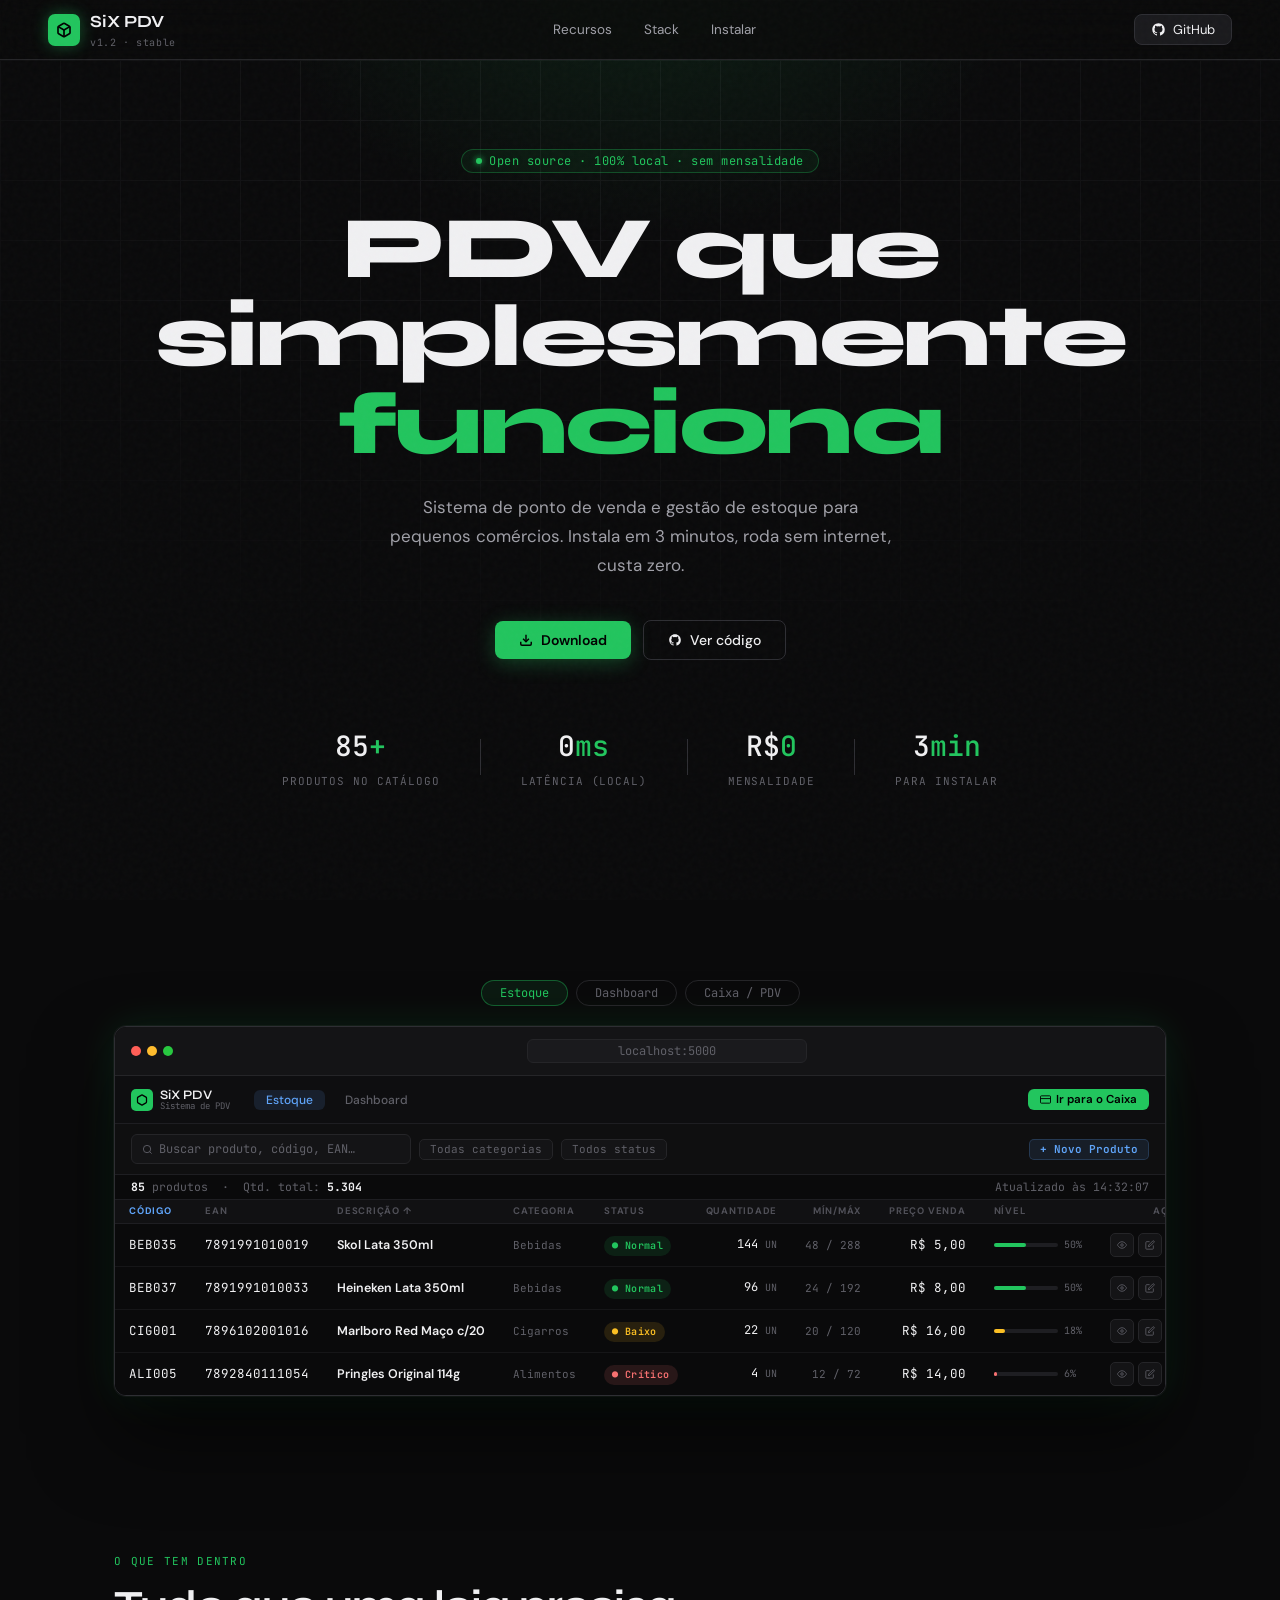
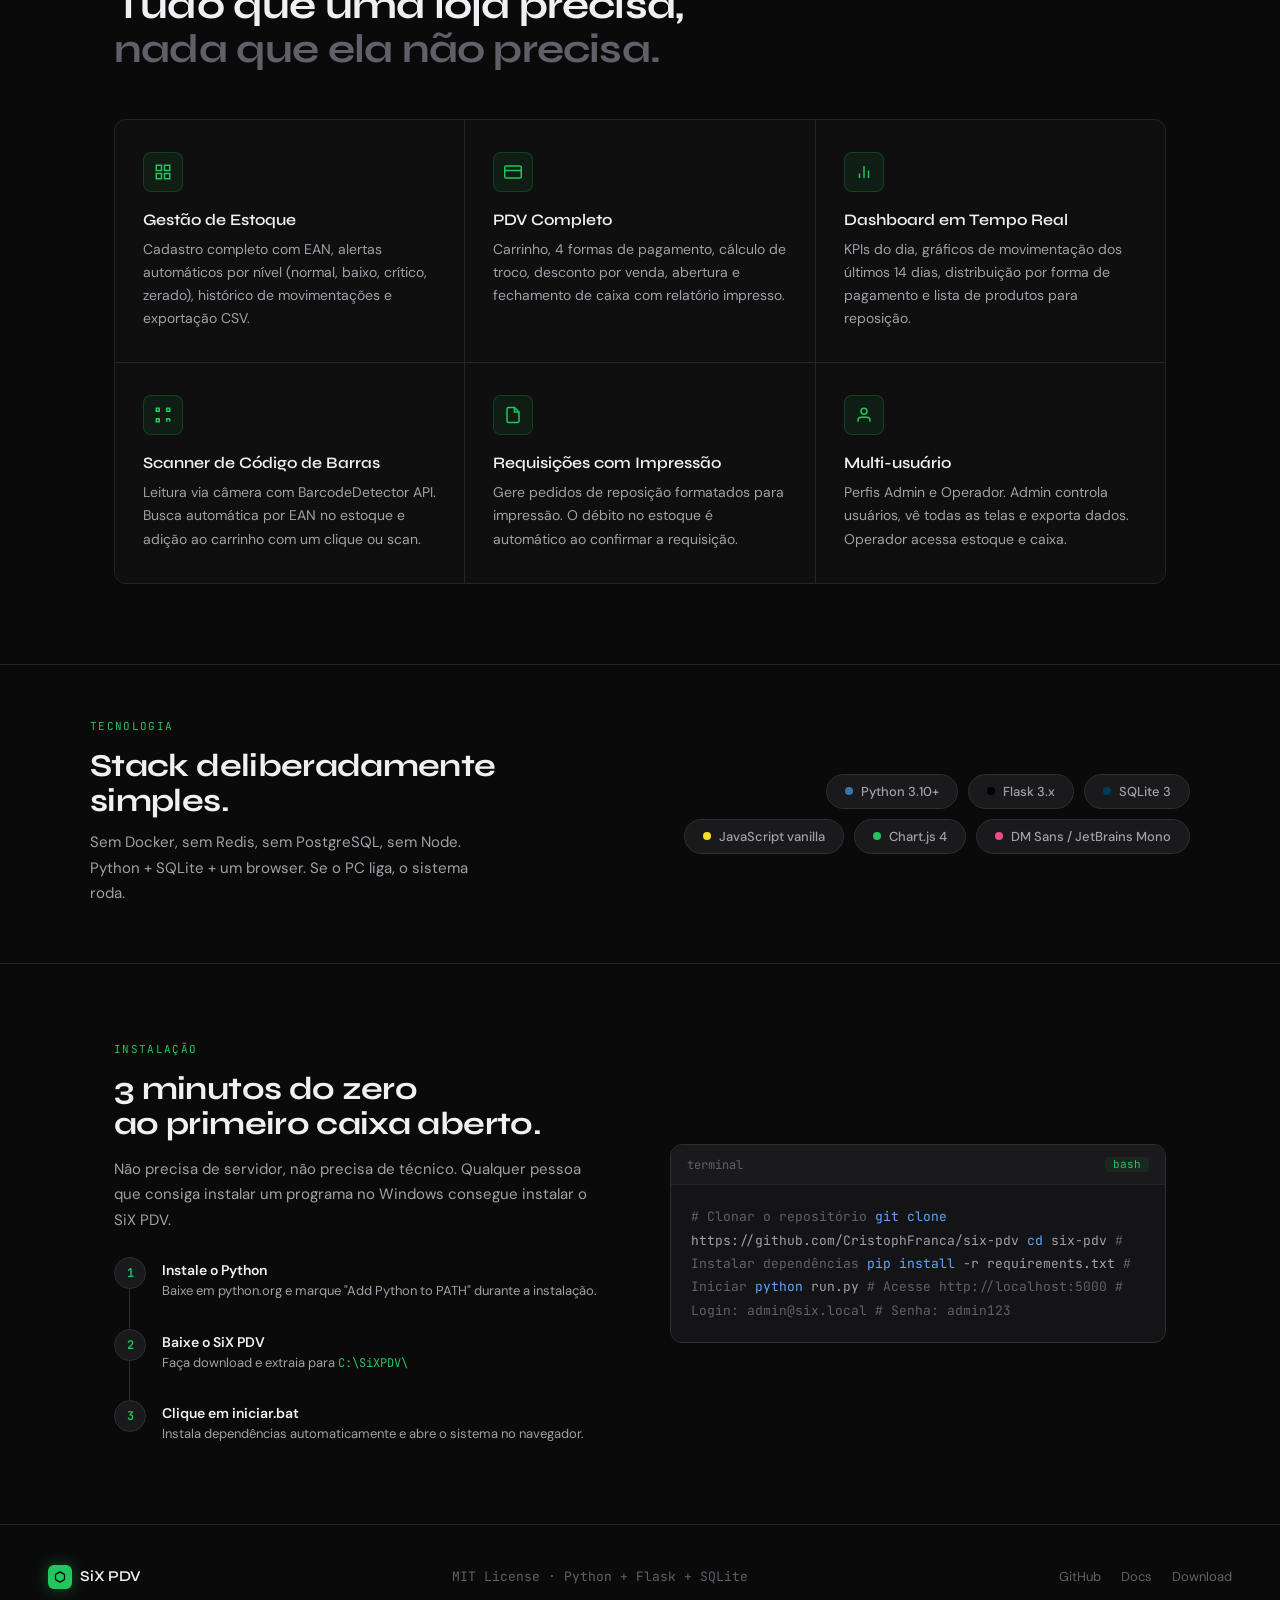
==== index.html @ 3fc1482d "v1.2" ====
<!DOCTYPE html>
<html lang="pt-BR">
<head>
<meta charset="UTF-8">
<meta name="viewport" content="width=device-width, initial-scale=1.0">
<title>SiX PDV — Sistema de Ponto de Venda</title>
<link rel="preconnect" href="https://fonts.googleapis.com">
<link href="https://fonts.googleapis.com/css2?family=Syne:wght@400;500;600;700;800&family=JetBrains+Mono:wght@300;400;500&family=DM+Sans:wght@300;400;500&display=swap" rel="stylesheet">
<style>
/* ── Reset & Tokens ──────────────────────────────────────────── */
*, *::before, *::after { box-sizing: border-box; margin: 0; padding: 0; }

:root {
  --bg:       #0a0a0b;
  --bg2:      #0f0f10;
  --bg3:      #141416;
  --surface:  #1a1a1d;
  --border:   #252528;
  --border2:  #2e2e33;
  --text:     #f0f0f2;
  --text2:    #a0a0a8;
  --text3:    #606068;
  --green:    #22c55e;
  --green2:   #16a34a;
  --green-bg: rgba(34,197,94,.08);
  --accent:   #60a5fa;
  --yellow:   #fbbf24;
  --red:      #f87171;

  --sans:  'DM Sans', sans-serif;
  --head:  'Syne', sans-serif;
  --mono:  'JetBrains Mono', monospace;

  --r: 8px;
  --r2: 12px;
  --glow: 0 0 40px rgba(34,197,94,.15);
}

html { scroll-behavior: smooth; }
body {
  background: var(--bg);
  color: var(--text);
  font-family: var(--sans);
  font-size: 15px;
  line-height: 1.6;
  overflow-x: hidden;
}

/* ── Noise texture overlay ───────────────────────────────────── */
body::before {
  content: '';
  position: fixed; inset: 0;
  background-image: url("data:image/svg+xml,%3Csvg viewBox='0 0 200 200' xmlns='http://www.w3.org/2000/svg'%3E%3Cfilter id='n'%3E%3CfeTurbulence type='fractalNoise' baseFrequency='0.9' numOctaves='4' stitchTiles='stitch'/%3E%3C/filter%3E%3Crect width='100%25' height='100%25' filter='url(%23n)' opacity='1'/%3E%3C/svg%3E");
  opacity: .025;
  pointer-events: none;
  z-index: 1000;
}

/* ── Grid lines decorative ───────────────────────────────────── */
.grid-bg {
  position: absolute; inset: 0; overflow: hidden; pointer-events: none;
  background-image:
    linear-gradient(var(--border) 1px, transparent 1px),
    linear-gradient(90deg, var(--border) 1px, transparent 1px);
  background-size: 60px 60px;
  mask-image: radial-gradient(ellipse 80% 80% at 50% 0%, black 30%, transparent 100%);
  opacity: .4;
}

/* ── Header ──────────────────────────────────────────────────── */
header {
  position: fixed; top: 0; left: 0; right: 0; z-index: 100;
  display: flex; align-items: center; justify-content: space-between;
  padding: 0 48px; height: 60px;
  background: rgba(10,10,11,.8);
  backdrop-filter: blur(16px);
  border-bottom: 1px solid var(--border);
}

.logo-wrap {
  display: flex; align-items: center; gap: 10px;
  font-family: var(--head); font-weight: 700; font-size: 17px;
  text-decoration: none; color: var(--text);
}
.logo-box {
  width: 32px; height: 32px;
  background: var(--green); border-radius: 7px;
  display: grid; place-items: center;
  box-shadow: 0 0 16px rgba(34,197,94,.4);
}
.logo-box svg { display: block; }
.logo-sub { font-family: var(--mono); font-size: 10px; font-weight: 400; color: var(--text3); letter-spacing: .06em; }

nav { display: flex; align-items: center; gap: 4px; }
nav a {
  padding: 6px 14px; border-radius: var(--r);
  font-size: 13.5px; color: var(--text2);
  text-decoration: none;
  transition: color .2s, background .2s;
}
nav a:hover { color: var(--text); background: var(--surface); }

.btn-gh {
  display: flex; align-items: center; gap: 7px;
  padding: 7px 16px; border-radius: var(--r);
  background: var(--surface); border: 1px solid var(--border2);
  color: var(--text); font: 13px/1 var(--sans);
  text-decoration: none;
  transition: border-color .2s, background .2s;
  cursor: pointer;
}
.btn-gh:hover { background: var(--bg3); border-color: var(--text3); }

/* ── Hero ────────────────────────────────────────────────────── */
.hero {
  position: relative;
  min-height: 100vh;
  display: flex; flex-direction: column; align-items: center; justify-content: center;
  padding: 120px 24px 80px;
  text-align: center;
  overflow: hidden;
}

.hero-glow {
  position: absolute; top: -40%; left: 50%; transform: translateX(-50%);
  width: 800px; height: 600px;
  background: radial-gradient(ellipse, rgba(34,197,94,.12) 0%, transparent 70%);
  pointer-events: none;
}

.badge {
  display: inline-flex; align-items: center; gap: 7px;
  padding: 5px 14px; margin-bottom: 32px;
  border-radius: 100px;
  border: 1px solid rgba(34,197,94,.3);
  background: rgba(34,197,94,.06);
  font: 12px/1 var(--mono); color: var(--green);
  letter-spacing: .04em;
  animation: fadeUp .6s ease both;
}
.badge-dot {
  width: 6px; height: 6px; border-radius: 50%;
  background: var(--green);
  box-shadow: 0 0 6px var(--green);
  animation: pulse 2s ease-in-out infinite;
}
@keyframes pulse { 0%,100%{opacity:1} 50%{opacity:.4} }

h1 {
  font-family: var(--head);
  font-size: clamp(48px, 8vw, 88px);
  font-weight: 800; line-height: 1.0;
  letter-spacing: -.03em;
  animation: fadeUp .7s .1s ease both;
}
h1 em { font-style: normal; color: var(--green); }

.hero-desc {
  margin-top: 24px; max-width: 520px;
  font-size: 17px; line-height: 1.7;
  color: var(--text2);
  animation: fadeUp .7s .2s ease both;
}

.hero-actions {
  display: flex; align-items: center; gap: 12px;
  margin-top: 40px;
  animation: fadeUp .7s .3s ease both;
}

.btn-primary {
  display: flex; align-items: center; gap: 8px;
  padding: 12px 24px; border-radius: var(--r);
  background: var(--green); color: #000;
  font: 600 14px/1 var(--sans);
  text-decoration: none;
  transition: background .2s, transform .15s, box-shadow .2s;
  box-shadow: 0 4px 20px rgba(34,197,94,.3);
}
.btn-primary:hover { background: #4ade80; transform: translateY(-1px); box-shadow: 0 8px 28px rgba(34,197,94,.4); }

.btn-secondary {
  display: flex; align-items: center; gap: 8px;
  padding: 12px 24px; border-radius: var(--r);
  background: transparent; color: var(--text);
  border: 1px solid var(--border2);
  font: 500 14px/1 var(--sans);
  text-decoration: none;
  transition: background .2s, border-color .2s;
}
.btn-secondary:hover { background: var(--surface); border-color: var(--text3); }

.hero-stats {
  display: flex; align-items: center; gap: 40px;
  margin-top: 64px;
  font-family: var(--mono);
  animation: fadeUp .7s .4s ease both;
}
.stat-item { text-align: center; }
.stat-num { font-size: 28px; font-weight: 500; color: var(--text); }
.stat-num span { color: var(--green); }
.stat-label { font-size: 11px; color: var(--text3); letter-spacing: .08em; text-transform: uppercase; margin-top: 4px; }
.stat-div { width: 1px; height: 36px; background: var(--border2); }

@keyframes fadeUp {
  from { opacity: 0; transform: translateY(20px); }
  to   { opacity: 1; transform: translateY(0); }
}

/* ── Preview Window ──────────────────────────────────────────── */
.preview-wrap {
  width: 100%; max-width: 1100px; margin: 0 auto;
  padding: 80px 24px;
  animation: fadeUp .8s .5s ease both;
}

.window {
  border-radius: 12px;
  border: 1px solid var(--border2);
  overflow: hidden;
  box-shadow:
    0 0 0 1px rgba(255,255,255,.04),
    0 40px 80px rgba(0,0,0,.6),
    var(--glow);
}

.window-bar {
  background: var(--bg3);
  border-bottom: 1px solid var(--border);
  padding: 12px 16px;
  display: flex; align-items: center; gap: 12px;
}
.dots { display: flex; gap: 6px; }
.dot { width: 10px; height: 10px; border-radius: 50%; }
.dot.r { background: #ff5f57; }
.dot.y { background: #febc2e; }
.dot.g { background: #28c840; }
.window-url {
  flex: 1; text-align: center;
  font: 12px/1 var(--mono); color: var(--text3);
  background: var(--surface);
  padding: 5px 14px; border-radius: 6px;
  border: 1px solid var(--border);
  max-width: 280px; margin: 0 auto;
}

/* Tabs para trocar a tela */
.preview-tabs {
  display: flex; justify-content: center; gap: 8px;
  margin-bottom: 20px;
}
.ptab {
  padding: 6px 18px; border-radius: 100px;
  font: 12px/1 var(--mono); color: var(--text3);
  border: 1px solid var(--border);
  background: transparent; cursor: pointer;
  transition: all .2s;
}
.ptab.active, .ptab:hover {
  color: var(--green); border-color: rgba(34,197,94,.4);
  background: var(--green-bg);
}

/* ── Telas simuladas ─────────────────────────────────────────── */
.screen { display: none; }
.screen.active { display: block; }

/* Topbar do sistema */
.sys-topbar {
  background: #0e0e10;
  border-bottom: 1px solid #1e1e22;
  padding: 0 16px; height: 48px;
  display: flex; align-items: center; gap: 8px;
}
.sys-logo {
  display: flex; align-items: center; gap: 7px;
  font: 600 13px/1 var(--head); color: var(--text);
  margin-right: 16px;
}
.sys-logo-box {
  width: 22px; height: 22px; background: var(--green); border-radius: 5px;
  display: grid; place-items: center;
}
.sys-logo-sub { font: 400 9px/1 var(--mono); color: var(--text3); }
.nav-pill {
  padding: 4px 12px; border-radius: 6px;
  font: 500 12px/1 var(--sans); color: var(--text3);
  text-decoration: none; cursor: default;
}
.nav-pill.active { background: rgba(96,165,250,.12); color: var(--accent); }
.spacer { flex: 1; }
.btn-green-sm {
  display: flex; align-items: center; gap: 5px;
  padding: 5px 12px; border-radius: 6px;
  background: var(--green); color: #000;
  font: 600 11.5px/1 var(--sans);
}

/* ── Tela Estoque ─────────────────────────────────────────────── */
.estoque-body { background: #0a0a0b; padding: 0; }
.est-toolbar {
  background: #0f0f10;
  border-bottom: 1px solid #1e1e22;
  padding: 10px 16px;
  display: flex; align-items: center; gap: 8px;
}
.search-box {
  display: flex; align-items: center; gap: 6px;
  background: #141416; border: 1px solid #252528;
  border-radius: 6px; padding: 0 10px;
  flex: 1; max-width: 280px; height: 30px;
  font: 12px/1 var(--mono); color: var(--text3);
}
.filter-pill {
  padding: 4px 10px; border-radius: 5px;
  background: #141416; border: 1px solid #252528;
  font: 11px/1 var(--mono); color: var(--text3);
}
.result-row {
  padding: 6px 16px; font: 11.5px/1 var(--mono);
  color: var(--text3); border-bottom: 1px solid #1e1e22;
  display: flex; justify-content: space-between;
}
.result-row strong { color: var(--text); }

table.est-table { width: 100%; border-collapse: collapse; }
table.est-table th {
  background: #111113; padding: 7px 14px;
  font: 700 9.5px/1 var(--sans); text-transform: uppercase;
  letter-spacing: .08em; color: #505058;
  border-bottom: 1px solid #1e1e22; text-align: left;
  white-space: nowrap;
}
table.est-table th:first-child { color: var(--accent); }
table.est-table td {
  padding: 9px 14px; font-size: 12.5px;
  border-bottom: 1px solid #161618; color: var(--text);
  white-space: nowrap;
}
table.est-table tr:last-child td { border: none; }
table.est-table tr:hover td { background: rgba(255,255,255,.02); }
.cod { font: 11px/1 var(--mono); color: var(--text3); }
.ean { font: 10.5px/1 var(--mono); color: #404048; }
.pill {
  display: inline-block; padding: 2px 8px; border-radius: 100px;
  font: 600 10px/1.6 var(--mono); letter-spacing: .04em;
}
.pill.normal  { background: rgba(34,197,94,.12); color: var(--green); }
.pill.baixo   { background: rgba(251,191,36,.12); color: var(--yellow); }
.pill.critico { background: rgba(248,113,113,.12); color: var(--red); }
.level-bar { display: flex; align-items: center; gap: 6px; }
.bar-track { width: 64px; height: 4px; background: #1e1e22; border-radius: 2px; }
.bar-fill  { height: 4px; border-radius: 2px; background: var(--green); }
.bar-fill.y { background: var(--yellow); }
.bar-fill.r { background: var(--red); }
.bar-pct { font: 10px/1 var(--mono); color: var(--text3); }
.price-col { font-family: var(--mono); font-size: 12px; color: var(--green); }
.actions-col { display: flex; gap: 4px; justify-content: flex-end; }
.ic-btn {
  width: 24px; height: 24px; border-radius: 5px;
  background: #141416; border: 1px solid #252528;
  display: grid; place-items: center; cursor: default;
}

/* ── Tela Dashboard ───────────────────────────────────────────── */
.dash-body { background: #0a0a0b; padding: 16px; display: grid; grid-template-columns: 1fr 1fr 1fr 1fr; gap: 10px; }
.kpi {
  background: #0f0f10; border: 1px solid #1e1e22;
  border-radius: 8px; padding: 14px 16px;
}
.kpi-label { font: 10px/1 var(--mono); color: var(--text3); text-transform: uppercase; letter-spacing: .08em; }
.kpi-val { font: 700 22px/1.2 var(--head); color: var(--text); margin-top: 6px; }
.kpi-val.green { color: var(--green); }
.kpi-sub { font: 11px/1 var(--mono); color: var(--text3); margin-top: 4px; }
.dash-chart {
  grid-column: span 2;
  background: #0f0f10; border: 1px solid #1e1e22;
  border-radius: 8px; padding: 14px 16px;
}
.chart-title { font: 600 11px/1 var(--sans); color: var(--text2); margin-bottom: 12px; text-transform: uppercase; letter-spacing: .06em; }
.mini-bars { display: flex; align-items: flex-end; gap: 3px; height: 60px; }
.mini-bar { flex: 1; border-radius: 2px 2px 0 0; background: var(--green); opacity: .7; transition: opacity .2s; }
.mini-bar:hover { opacity: 1; }
.dash-list {
  grid-column: span 2;
  background: #0f0f10; border: 1px solid #1e1e22;
  border-radius: 8px; padding: 14px 16px;
}
.list-row {
  display: flex; align-items: center; justify-content: space-between;
  padding: 6px 0; border-bottom: 1px solid #161618;
  font-size: 12px;
}
.list-row:last-child { border: none; }
.list-dot { width: 6px; height: 6px; border-radius: 50%; margin-right: 8px; flex-shrink: 0; }

/* ── Tela Caixa / PDV ─────────────────────────────────────────── */
.caixa-body { background: #0a0a0b; display: grid; grid-template-columns: 1fr 340px; height: 380px; }
.prod-grid { padding: 12px; display: grid; grid-template-columns: repeat(4, 1fr); gap: 8px; align-content: start; overflow: hidden; }
.prod-card {
  background: #0f0f10; border: 1px solid #1e1e22;
  border-radius: 8px; padding: 10px;
  cursor: default; transition: border-color .2s;
}
.prod-card:hover { border-color: rgba(34,197,94,.3); }
.prod-card.esg { opacity: .4; }
.prod-nome { font: 600 11.5px/1.3 var(--sans); color: var(--text); margin-bottom: 4px; }
.prod-cat { font: 10px/1 var(--mono); color: var(--text3); margin-bottom: 6px; }
.prod-preco-card { font: 700 14px/1 var(--mono); color: var(--green); }
.prod-stock { font: 10px/1 var(--mono); color: var(--text3); margin-top: 3px; }

.cart-panel {
  background: #0d0d0e; border-left: 1px solid #1e1e22;
  display: flex; flex-direction: column;
}
.cart-header {
  padding: 12px 14px; border-bottom: 1px solid #1e1e22;
  font: 600 12px/1 var(--sans); color: var(--text2);
  text-transform: uppercase; letter-spacing: .06em;
}
.cart-items { flex: 1; padding: 10px 14px; display: flex; flex-direction: column; gap: 8px; }
.cart-item {
  display: flex; align-items: center; gap: 8px;
  padding: 8px 10px; background: #111113;
  border: 1px solid #1e1e22; border-radius: 6px;
}
.cart-item-name { flex: 1; font: 500 11.5px/1.3 var(--sans); color: var(--text); }
.cart-qty {
  display: flex; align-items: center; gap: 4px;
  font: 12px/1 var(--mono); color: var(--text2);
}
.qty-btn {
  width: 18px; height: 18px; border-radius: 4px;
  background: #1e1e22; font-size: 12px; color: var(--text3);
  display: grid; place-items: center; cursor: default;
}
.cart-sub { font: 600 12px/1 var(--mono); color: var(--green); }
.cart-footer { padding: 12px 14px; border-top: 1px solid #1e1e22; }
.cart-total-row {
  display: flex; justify-content: space-between; align-items: center;
  margin-bottom: 10px;
}
.cart-total-label { font: 11px/1 var(--mono); color: var(--text3); text-transform: uppercase; letter-spacing: .06em; }
.cart-total-val { font: 700 20px/1 var(--mono); color: var(--text); }
.pay-btns { display: grid; grid-template-columns: 1fr 1fr; gap: 6px; margin-bottom: 8px; }
.pay-btn {
  padding: 6px; border-radius: 5px;
  font: 600 10px/1 var(--sans); color: var(--text2);
  background: #141416; border: 1px solid #252528;
  text-align: center; cursor: default;
}
.pay-btn.sel { background: rgba(34,197,94,.1); border-color: rgba(34,197,94,.3); color: var(--green); }
.btn-finalizar {
  width: 100%; padding: 10px;
  background: var(--green); color: #000;
  border-radius: 6px; font: 700 13px/1 var(--sans);
  text-align: center; cursor: default;
}

/* ── Features Section ─────────────────────────────────────────── */
section.features {
  max-width: 1100px; margin: 0 auto;
  padding: 80px 24px;
}
.sec-label {
  font: 400 11px/1 var(--mono); color: var(--green);
  letter-spacing: .12em; text-transform: uppercase;
  margin-bottom: 16px;
}
.sec-title {
  font: 700 clamp(30px,4vw,44px)/1.1 var(--head);
  letter-spacing: -.02em; margin-bottom: 48px;
}
.sec-title span { color: var(--text3); }

.features-grid {
  display: grid;
  grid-template-columns: repeat(3, 1fr);
  gap: 1px;
  background: var(--border);
  border: 1px solid var(--border);
  border-radius: var(--r2);
  overflow: hidden;
}
.feat {
  background: var(--bg2);
  padding: 32px 28px;
  transition: background .2s;
}
.feat:hover { background: var(--bg3); }
.feat-icon {
  width: 40px; height: 40px; border-radius: 8px;
  background: var(--green-bg); border: 1px solid rgba(34,197,94,.2);
  display: grid; place-items: center; margin-bottom: 20px;
  color: var(--green);
}
.feat-title { font: 600 16px/1 var(--head); margin-bottom: 10px; }
.feat-desc { font-size: 14px; color: var(--text2); line-height: 1.65; }

/* ── Stack Section ───────────────────────────────────────────── */
section.stack {
  border-top: 1px solid var(--border);
  border-bottom: 1px solid var(--border);
  padding: 56px 24px;
}
.stack-inner {
  max-width: 1100px; margin: 0 auto;
  display: flex; align-items: center; justify-content: space-between; gap: 48px;
  flex-wrap: wrap;
}
.stack-left { flex: 1; min-width: 280px; }
.stack-left p { color: var(--text2); max-width: 400px; line-height: 1.7; margin-top: 12px; }
.stack-pills { display: flex; flex-wrap: wrap; gap: 10px; flex: 1; min-width: 280px; justify-content: flex-end; }
.stack-pill {
  display: flex; align-items: center; gap: 8px;
  padding: 10px 18px; border-radius: 100px;
  background: var(--surface); border: 1px solid var(--border2);
  font: 500 13px/1 var(--sans); color: var(--text2);
  transition: border-color .2s, color .2s;
}
.stack-pill:hover { border-color: var(--green); color: var(--text); }
.pill-dot { width: 8px; height: 8px; border-radius: 50%; }

/* ── Install Section ─────────────────────────────────────────── */
section.install {
  max-width: 1100px; margin: 0 auto;
  padding: 80px 24px;
  display: grid; grid-template-columns: 1fr 1fr; gap: 60px; align-items: center;
}
.install-text .sec-title { margin-bottom: 16px; }
.install-text p { color: var(--text2); line-height: 1.7; margin-bottom: 24px; }
.install-steps { display: flex; flex-direction: column; gap: 0; }
.step {
  display: flex; gap: 16px; position: relative;
  padding-bottom: 28px;
}
.step:last-child { padding-bottom: 0; }
.step::before {
  content: ''; position: absolute;
  left: 15px; top: 32px; bottom: 0; width: 1px;
  background: var(--border2);
}
.step:last-child::before { display: none; }
.step-num {
  width: 32px; height: 32px; border-radius: 50%; flex-shrink: 0;
  background: var(--surface); border: 1px solid var(--border2);
  display: grid; place-items: center;
  font: 600 12px/1 var(--mono); color: var(--green);
  position: relative; z-index: 1;
}
.step-content { padding-top: 6px; }
.step-title { font: 600 14px/1 var(--sans); color: var(--text); margin-bottom: 4px; }
.step-desc { font: 13px/1.5 var(--sans); color: var(--text2); }

.code-block {
  background: var(--bg3);
  border: 1px solid var(--border2);
  border-radius: var(--r2);
  overflow: hidden;
}
.code-header {
  padding: 12px 16px; background: var(--surface);
  border-bottom: 1px solid var(--border);
  display: flex; align-items: center; justify-content: space-between;
}
.code-filename { font: 12px/1 var(--mono); color: var(--text3); }
.code-lang {
  font: 11px/1 var(--mono); color: var(--green);
  background: var(--green-bg); padding: 2px 8px; border-radius: 4px;
}
.code-body { padding: 20px; font: 13px/1.8 var(--mono); color: var(--text2); }
.code-body .cmd { color: var(--accent); }
.code-body .comment { color: var(--text3); }
.code-body .str { color: var(--green); }
.code-body .kw { color: var(--yellow); }

/* ── Footer ──────────────────────────────────────────────────── */
footer {
  border-top: 1px solid var(--border);
  padding: 40px 48px;
  display: flex; align-items: center; justify-content: space-between;
  gap: 24px; flex-wrap: wrap;
}
.footer-logo { display: flex; align-items: center; gap: 8px; font: 600 15px/1 var(--head); color: var(--text); }
.footer-note { font: 13px/1 var(--mono); color: var(--text3); }
.footer-links { display: flex; gap: 20px; }
.footer-links a { font: 13px/1 var(--sans); color: var(--text3); text-decoration: none; transition: color .2s; }
.footer-links a:hover { color: var(--text); }

/* ── Responsivo ──────────────────────────────────────────────── */
@media (max-width: 900px) {
  header { padding: 0 20px; }
  header nav { display: none; }
  .hero-stats { gap: 24px; }
  .features-grid { grid-template-columns: 1fr 1fr; }
  section.install { grid-template-columns: 1fr; }
  .stack-inner { flex-direction: column; }
  .stack-pills { justify-content: flex-start; }
}
@media (max-width: 600px) {
  h1 { font-size: 40px; }
  .features-grid { grid-template-columns: 1fr; }
  .hero-stats { flex-direction: column; gap: 20px; }
  .stat-div { display: none; }
  footer { flex-direction: column; align-items: flex-start; }
  .caixa-body { grid-template-columns: 1fr; }
  .cart-panel { display: none; }
}
</style>
</head>
<body>

<!-- ── Header ──────────────────────────────────────────────────── -->
<header>
  <a class="logo-wrap" href="#">
    <div class="logo-box">
      <svg width="16" height="16" viewBox="0 0 24 24" fill="none" stroke="#000" stroke-width="2.5">
        <path d="M21 16V8a2 2 0 0 0-1-1.73l-7-4a2 2 0 0 0-2 0l-7 4A2 2 0 0 0 3 8v8a2 2 0 0 0 1 1.73l7 4a2 2 0 0 0 2 0l7-4A2 2 0 0 0 21 16z"/>
        <polyline points="3.27 6.96 12 12.01 20.73 6.96"/>
        <line x1="12" y1="22.08" x2="12" y2="12"/>
      </svg>
    </div>
    <div>
      <div>SiX PDV</div>
      <div class="logo-sub">v1.2 · stable</div>
    </div>
  </a>
  <nav>
    <a href="#features">Recursos</a>
    <a href="#stack">Stack</a>
    <a href="#install">Instalar</a>
  </nav>
  <a class="btn-gh" href="https://github.com/CristophFranca/six-pdv" target="_blank">
    <svg width="15" height="15" viewBox="0 0 24 24" fill="currentColor"><path d="M12 2C6.477 2 2 6.484 2 12.017c0 4.425 2.865 8.18 6.839 9.504.5.092.682-.217.682-.483 0-.237-.008-.868-.013-1.703-2.782.605-3.369-1.343-3.369-1.343-.454-1.158-1.11-1.466-1.11-1.466-.908-.62.069-.608.069-.608 1.003.07 1.531 1.032 1.531 1.032.892 1.53 2.341 1.088 2.91.832.092-.647.35-1.088.636-1.338-2.22-.253-4.555-1.113-4.555-4.951 0-1.093.39-1.988 1.029-2.688-.103-.253-.446-1.272.098-2.65 0 0 .84-.27 2.75 1.026A9.564 9.564 0 0 1 12 6.844a9.59 9.59 0 0 1 2.504.337c1.909-1.296 2.747-1.027 2.747-1.027.546 1.379.202 2.398.1 2.651.64.7 1.028 1.595 1.028 2.688 0 3.848-2.339 4.695-4.566 4.943.359.309.678.92.678 1.855 0 1.338-.012 2.419-.012 2.747 0 .268.18.58.688.482A10.02 10.02 0 0 0 22 12.017C22 6.484 17.522 2 12 2z"/></svg>
    GitHub
  </a>
</header>

<!-- ── Hero ────────────────────────────────────────────────────── -->
<section class="hero">
  <div class="grid-bg"></div>
  <div class="hero-glow"></div>

  <div class="badge">
    <span class="badge-dot"></span>
    Open source · 100% local · sem mensalidade
  </div>

  <h1>PDV que<br>simplesmente <em>funciona</em></h1>

  <p class="hero-desc">
    Sistema de ponto de venda e gestão de estoque para pequenos comércios.
    Instala em 3 minutos, roda sem internet, custa zero.
  </p>

  <div class="hero-actions">
    <a class="btn-primary" href="https://github.com/CristophFranca/six-pdv/archive/refs/heads/main.zip">
      <svg width="14" height="14" viewBox="0 0 24 24" fill="none" stroke="currentColor" stroke-width="2.5"><path d="M21 15v4a2 2 0 0 1-2 2H5a2 2 0 0 1-2-2v-4"/><polyline points="7 10 12 15 17 10"/><line x1="12" y1="15" x2="12" y2="3"/></svg>
      Download
    </a>
    <a class="btn-secondary" href="https://github.com/CristophFranca/six-pdv" target="_blank">
      <svg width="14" height="14" viewBox="0 0 24 24" fill="currentColor"><path d="M12 2C6.477 2 2 6.484 2 12.017c0 4.425 2.865 8.18 6.839 9.504.5.092.682-.217.682-.483 0-.237-.008-.868-.013-1.703-2.782.605-3.369-1.343-3.369-1.343-.454-1.158-1.11-1.466-1.11-1.466-.908-.62.069-.608.069-.608 1.003.07 1.531 1.032 1.531 1.032.892 1.53 2.341 1.088 2.91.832.092-.647.35-1.088.636-1.338-2.22-.253-4.555-1.113-4.555-4.951 0-1.093.39-1.988 1.029-2.688-.103-.253-.446-1.272.098-2.65 0 0 .84-.27 2.75 1.026A9.564 9.564 0 0 1 12 6.844a9.59 9.59 0 0 1 2.504.337c1.909-1.296 2.747-1.027 2.747-1.027.546 1.379.202 2.398.1 2.651.64.7 1.028 1.595 1.028 2.688 0 3.848-2.339 4.695-4.566 4.943.359.309.678.92.678 1.855 0 1.338-.012 2.419-.012 2.747 0 .268.18.58.688.482A10.02 10.02 0 0 0 22 12.017C22 6.484 17.522 2 12 2z"/></svg>
      Ver código
    </a>
  </div>

  <div class="hero-stats">
    <div class="stat-item">
      <div class="stat-num">85<span>+</span></div>
      <div class="stat-label">Produtos no catálogo</div>
    </div>
    <div class="stat-div"></div>
    <div class="stat-item">
      <div class="stat-num">0<span>ms</span></div>
      <div class="stat-label">Latência (local)</div>
    </div>
    <div class="stat-div"></div>
    <div class="stat-item">
      <div class="stat-num">R$<span>0</span></div>
      <div class="stat-label">Mensalidade</div>
    </div>
    <div class="stat-div"></div>
    <div class="stat-item">
      <div class="stat-num">3<span>min</span></div>
      <div class="stat-label">Para instalar</div>
    </div>
  </div>
</section>

<!-- ── Preview ─────────────────────────────────────────────────── -->
<div class="preview-wrap">
  <div class="preview-tabs">
    <button class="ptab active" onclick="showScreen('estoque',this)">Estoque</button>
    <button class="ptab" onclick="showScreen('dashboard',this)">Dashboard</button>
    <button class="ptab" onclick="showScreen('caixa',this)">Caixa / PDV</button>
  </div>

  <div class="window">
    <div class="window-bar">
      <div class="dots"><div class="dot r"></div><div class="dot y"></div><div class="dot g"></div></div>
      <div class="window-url">localhost:5000</div>
    </div>

    <!-- Topbar do sistema (compartilhada) -->
    <div class="sys-topbar">
      <div class="sys-logo">
        <div class="sys-logo-box">
          <svg width="12" height="12" viewBox="0 0 24 24" fill="none" stroke="#000" stroke-width="2.5">
            <path d="M21 16V8a2 2 0 0 0-1-1.73l-7-4a2 2 0 0 0-2 0l-7 4A2 2 0 0 0 3 8v8a2 2 0 0 0 1 1.73l7 4a2 2 0 0 0 2 0l7-4A2 2 0 0 0 21 16z"/>
          </svg>
        </div>
        <div>
          <div>SiX PDV</div>
          <div class="sys-logo-sub">Sistema de PDV</div>
        </div>
      </div>
      <div id="sys-nav-estoque" class="nav-pill active">Estoque</div>
      <div id="sys-nav-dash" class="nav-pill">Dashboard</div>
      <div class="spacer"></div>
      <div id="sys-btn-caixa" class="btn-green-sm">
        <svg width="11" height="11" viewBox="0 0 24 24" fill="none" stroke="currentColor" stroke-width="2"><rect x="1" y="4" width="22" height="16" rx="2"/><line x1="1" y1="10" x2="23" y2="10"/></svg>
        Ir para o Caixa
      </div>
    </div>

    <!-- ESTOQUE -->
    <div class="screen active" id="screen-estoque">
      <div class="estoque-body">
        <div class="est-toolbar">
          <div class="search-box">
            <svg width="11" height="11" viewBox="0 0 24 24" fill="none" stroke="currentColor" stroke-width="2"><circle cx="11" cy="11" r="8"/><path d="m21 21-4.35-4.35"/></svg>
            Buscar produto, código, EAN…
          </div>
          <div class="filter-pill">Todas categorias</div>
          <div class="filter-pill">Todos status</div>
          <div style="margin-left:auto;display:flex;gap:6px">
            <div style="padding:4px 10px;border-radius:5px;background:rgba(96,165,250,.1);border:1px solid rgba(96,165,250,.2);font:600 11px/1 var(--mono);color:var(--accent)">+ Novo Produto</div>
          </div>
        </div>
        <div class="result-row">
          <span><strong>85</strong> produtos &nbsp;·&nbsp; Qtd. total: <strong>5.304</strong></span>
          <span>Atualizado às 14:32:07</span>
        </div>
        <table class="est-table">
          <thead>
            <tr>
              <th>Código</th><th>EAN</th><th>Descrição ↑</th><th>Categoria</th><th>Status</th>
              <th style="text-align:right">Quantidade</th><th style="text-align:right">Mín/Máx</th>
              <th style="text-align:right">Preço Venda</th><th>Nível</th><th style="text-align:right">Ações</th>
            </tr>
          </thead>
          <tbody>
            <tr>
              <td class="cod">BEB035</td>
              <td class="ean">7891991010019</td>
              <td style="font-weight:600">Skol Lata 350ml</td>
              <td><span style="font:11px/1 var(--mono);color:var(--text3)">Bebidas</span></td>
              <td><span class="pill normal">● Normal</span></td>
              <td style="text-align:right;font-family:var(--mono);font-size:12px">144 <span style="color:var(--text3);font-size:10px">UN</span></td>
              <td style="text-align:right;font:11px/1 var(--mono);color:var(--text3)">48 / 288</td>
              <td class="price-col" style="text-align:right">R$ 5,00</td>
              <td><div class="level-bar"><div class="bar-track"><div class="bar-fill" style="width:50%"></div></div><span class="bar-pct">50%</span></div></td>
              <td><div class="actions-col">
                <div class="ic-btn"><svg width="10" height="10" viewBox="0 0 24 24" fill="none" stroke="var(--text3)" stroke-width="2"><path d="M1 12s4-8 11-8 11 8 11 8-4 8-11 8-11-8-11-8z"/><circle cx="12" cy="12" r="3"/></svg></div>
                <div class="ic-btn"><svg width="10" height="10" viewBox="0 0 24 24" fill="none" stroke="var(--text3)" stroke-width="2"><path d="M11 4H4a2 2 0 0 0-2 2v14a2 2 0 0 0 2 2h14a2 2 0 0 0 2-2v-7"/><path d="M18.5 2.5a2.121 2.121 0 0 1 3 3L12 15l-4 1 1-4 9.5-9.5z"/></svg></div>
                <div class="ic-btn" style="border-color:rgba(96,165,250,.25)"><svg width="10" height="10" viewBox="0 0 24 24" fill="none" stroke="var(--accent)" stroke-width="2"><path d="M14 2H6a2 2 0 0 0-2 2v16a2 2 0 0 0 2 2h12a2 2 0 0 0 2-2V8z"/><polyline points="14 2 14 8 20 8"/></svg></div>
              </div></td>
            </tr>
            <tr>
              <td class="cod">BEB037</td>
              <td class="ean">7891991010033</td>
              <td style="font-weight:600">Heineken Lata 350ml</td>
              <td><span style="font:11px/1 var(--mono);color:var(--text3)">Bebidas</span></td>
              <td><span class="pill normal">● Normal</span></td>
              <td style="text-align:right;font-family:var(--mono);font-size:12px">96 <span style="color:var(--text3);font-size:10px">UN</span></td>
              <td style="text-align:right;font:11px/1 var(--mono);color:var(--text3)">24 / 192</td>
              <td class="price-col" style="text-align:right">R$ 8,00</td>
              <td><div class="level-bar"><div class="bar-track"><div class="bar-fill" style="width:50%"></div></div><span class="bar-pct">50%</span></div></td>
              <td><div class="actions-col">
                <div class="ic-btn"><svg width="10" height="10" viewBox="0 0 24 24" fill="none" stroke="var(--text3)" stroke-width="2"><path d="M1 12s4-8 11-8 11 8 11 8-4 8-11 8-11-8-11-8z"/><circle cx="12" cy="12" r="3"/></svg></div>
                <div class="ic-btn"><svg width="10" height="10" viewBox="0 0 24 24" fill="none" stroke="var(--text3)" stroke-width="2"><path d="M11 4H4a2 2 0 0 0-2 2v14a2 2 0 0 0 2 2h14a2 2 0 0 0 2-2v-7"/><path d="M18.5 2.5a2.121 2.121 0 0 1 3 3L12 15l-4 1 1-4 9.5-9.5z"/></svg></div>
                <div class="ic-btn" style="border-color:rgba(96,165,250,.25)"><svg width="10" height="10" viewBox="0 0 24 24" fill="none" stroke="var(--accent)" stroke-width="2"><path d="M14 2H6a2 2 0 0 0-2 2v16a2 2 0 0 0 2 2h12a2 2 0 0 0 2-2V8z"/><polyline points="14 2 14 8 20 8"/></svg></div>
              </div></td>
            </tr>
            <tr>
              <td class="cod">CIG001</td>
              <td class="ean">7896102001016</td>
              <td style="font-weight:600">Marlboro Red Maço c/20</td>
              <td><span style="font:11px/1 var(--mono);color:var(--text3)">Cigarros</span></td>
              <td><span class="pill baixo">● Baixo</span></td>
              <td style="text-align:right;font-family:var(--mono);font-size:12px">22 <span style="color:var(--text3);font-size:10px">UN</span></td>
              <td style="text-align:right;font:11px/1 var(--mono);color:var(--text3)">20 / 120</td>
              <td class="price-col" style="text-align:right">R$ 16,00</td>
              <td><div class="level-bar"><div class="bar-track"><div class="bar-fill y" style="width:18%"></div></div><span class="bar-pct">18%</span></div></td>
              <td><div class="actions-col">
                <div class="ic-btn"><svg width="10" height="10" viewBox="0 0 24 24" fill="none" stroke="var(--text3)" stroke-width="2"><path d="M1 12s4-8 11-8 11 8 11 8-4 8-11 8-11-8-11-8z"/><circle cx="12" cy="12" r="3"/></svg></div>
                <div class="ic-btn"><svg width="10" height="10" viewBox="0 0 24 24" fill="none" stroke="var(--text3)" stroke-width="2"><path d="M11 4H4a2 2 0 0 0-2 2v14a2 2 0 0 0 2 2h14a2 2 0 0 0 2-2v-7"/><path d="M18.5 2.5a2.121 2.121 0 0 1 3 3L12 15l-4 1 1-4 9.5-9.5z"/></svg></div>
                <div class="ic-btn" style="border-color:rgba(96,165,250,.25)"><svg width="10" height="10" viewBox="0 0 24 24" fill="none" stroke="var(--accent)" stroke-width="2"><path d="M14 2H6a2 2 0 0 0-2 2v16a2 2 0 0 0 2 2h12a2 2 0 0 0 2-2V8z"/><polyline points="14 2 14 8 20 8"/></svg></div>
              </div></td>
            </tr>
            <tr>
              <td class="cod">ALI005</td>
              <td class="ean">7892840111054</td>
              <td style="font-weight:600">Pringles Original 114g</td>
              <td><span style="font:11px/1 var(--mono);color:var(--text3)">Alimentos</span></td>
              <td><span class="pill critico">● Crítico</span></td>
              <td style="text-align:right;font-family:var(--mono);font-size:12px">4 <span style="color:var(--text3);font-size:10px">UN</span></td>
              <td style="text-align:right;font:11px/1 var(--mono);color:var(--text3)">12 / 72</td>
              <td class="price-col" style="text-align:right">R$ 14,00</td>
              <td><div class="level-bar"><div class="bar-track"><div class="bar-fill r" style="width:6%"></div></div><span class="bar-pct">6%</span></div></td>
              <td><div class="actions-col">
                <div class="ic-btn"><svg width="10" height="10" viewBox="0 0 24 24" fill="none" stroke="var(--text3)" stroke-width="2"><path d="M1 12s4-8 11-8 11 8 11 8-4 8-11 8-11-8-11-8z"/><circle cx="12" cy="12" r="3"/></svg></div>
                <div class="ic-btn"><svg width="10" height="10" viewBox="0 0 24 24" fill="none" stroke="var(--text3)" stroke-width="2"><path d="M11 4H4a2 2 0 0 0-2 2v14a2 2 0 0 0 2 2h14a2 2 0 0 0 2-2v-7"/><path d="M18.5 2.5a2.121 2.121 0 0 1 3 3L12 15l-4 1 1-4 9.5-9.5z"/></svg></div>
                <div class="ic-btn" style="border-color:rgba(96,165,250,.25)"><svg width="10" height="10" viewBox="0 0 24 24" fill="none" stroke="var(--accent)" stroke-width="2"><path d="M14 2H6a2 2 0 0 0-2 2v16a2 2 0 0 0 2 2h12a2 2 0 0 0 2-2V8z"/><polyline points="14 2 14 8 20 8"/></svg></div>
              </div></td>
            </tr>
          </tbody>
        </table>
      </div>
    </div>

    <!-- DASHBOARD -->
    <div class="screen" id="screen-dashboard">
      <div class="dash-body">
        <div class="kpi">
          <div class="kpi-label">Vendas hoje</div>
          <div class="kpi-val green">R$ 847,50</div>
          <div class="kpi-sub">↑ 12% vs ontem</div>
        </div>
        <div class="kpi">
          <div class="kpi-label">Transações</div>
          <div class="kpi-val">34</div>
          <div class="kpi-sub">ticket médio R$ 24,90</div>
        </div>
        <div class="kpi">
          <div class="kpi-label">SKUs ativos</div>
          <div class="kpi-val">85</div>
          <div class="kpi-sub">3 categorias</div>
        </div>
        <div class="kpi">
          <div class="kpi-label">Itens críticos</div>
          <div class="kpi-val" style="color:var(--red)">4</div>
          <div class="kpi-sub">reposição urgente</div>
        </div>

        <div class="dash-chart">
          <div class="chart-title">Movimentações — 14 dias</div>
          <div class="mini-bars" id="miniBars"></div>
        </div>

        <div class="dash-list">
          <div class="chart-title">Críticos — reposição</div>
          <div class="list-row">
            <div style="display:flex;align-items:center"><div class="list-dot" style="background:var(--red)"></div><span style="font-size:12px">Pringles Original 114g</span></div>
            <span class="pill critico">4 UN</span>
          </div>
          <div class="list-row">
            <div style="display:flex;align-items:center"><div class="list-dot" style="background:var(--yellow)"></div><span style="font-size:12px">Marlboro Red Maço</span></div>
            <span class="pill baixo">22 UN</span>
          </div>
          <div class="list-row">
            <div style="display:flex;align-items:center"><div class="list-dot" style="background:var(--red)"></div><span style="font-size:12px">Red Bull 355ml</span></div>
            <span class="pill critico">3 UN</span>
          </div>
          <div class="list-row">
            <div style="display:flex;align-items:center"><div class="list-dot" style="background:var(--yellow)"></div><span style="font-size:12px">Toblerone Leite 50g</span></div>
            <span class="pill baixo">9 UN</span>
          </div>
        </div>

        <div class="dash-chart" style="grid-column:span 4">
          <div class="chart-title">Formas de pagamento — hoje</div>
          <div style="display:flex;gap:24px;align-items:center;margin-top:8px">
            <div style="display:flex;flex-direction:column;gap:8px;flex:1">
              <div>
                <div style="display:flex;justify-content:space-between;margin-bottom:4px;font:11px/1 var(--mono);color:var(--text3)"><span>Dinheiro</span><span style="color:var(--text)">R$ 312,00</span></div>
                <div style="height:6px;background:#1e1e22;border-radius:3px"><div style="width:37%;height:100%;background:var(--green);border-radius:3px"></div></div>
              </div>
              <div>
                <div style="display:flex;justify-content:space-between;margin-bottom:4px;font:11px/1 var(--mono);color:var(--text3)"><span>PIX</span><span style="color:var(--text)">R$ 280,50</span></div>
                <div style="height:6px;background:#1e1e22;border-radius:3px"><div style="width:33%;height:100%;background:var(--accent);border-radius:3px"></div></div>
              </div>
              <div>
                <div style="display:flex;justify-content:space-between;margin-bottom:4px;font:11px/1 var(--mono);color:var(--text3)"><span>Débito</span><span style="color:var(--text)">R$ 155,00</span></div>
                <div style="height:6px;background:#1e1e22;border-radius:3px"><div style="width:18%;height:100%;background:var(--yellow);border-radius:3px"></div></div>
              </div>
              <div>
                <div style="display:flex;justify-content:space-between;margin-bottom:4px;font:11px/1 var(--mono);color:var(--text3)"><span>Crédito</span><span style="color:var(--text)">R$ 100,00</span></div>
                <div style="height:6px;background:#1e1e22;border-radius:3px"><div style="width:12%;height:100%;background:var(--red);border-radius:3px"></div></div>
              </div>
            </div>
          </div>
        </div>
      </div>
    </div>

    <!-- CAIXA PDV -->
    <div class="screen" id="screen-caixa">
      <div class="caixa-body">
        <div class="prod-grid">
          <div class="prod-card">
            <div class="prod-nome">Skol Lata 350ml</div>
            <div class="prod-cat">Bebidas</div>
            <div class="prod-preco-card">R$ 5,00</div>
            <div class="prod-stock">144 UN em estoque</div>
          </div>
          <div class="prod-card">
            <div class="prod-nome">Heineken Lata 350ml</div>
            <div class="prod-cat">Bebidas</div>
            <div class="prod-preco-card">R$ 8,00</div>
            <div class="prod-stock">96 UN em estoque</div>
          </div>
          <div class="prod-card">
            <div class="prod-nome">Red Bull 250ml</div>
            <div class="prod-cat">Bebidas</div>
            <div class="prod-preco-card">R$ 12,00</div>
            <div class="prod-stock">48 UN em estoque</div>
          </div>
          <div class="prod-card">
            <div class="prod-nome">Coca-Cola Lata 350ml</div>
            <div class="prod-cat">Bebidas</div>
            <div class="prod-preco-card">R$ 4,50</div>
            <div class="prod-stock">120 UN em estoque</div>
          </div>
          <div class="prod-card">
            <div class="prod-nome">Marlboro Red</div>
            <div class="prod-cat">Cigarros</div>
            <div class="prod-preco-card">R$ 16,00</div>
            <div class="prod-stock">22 UN em estoque</div>
          </div>
          <div class="prod-card">
            <div class="prod-nome">Doritos Nacho 54g</div>
            <div class="prod-cat">Alimentos</div>
            <div class="prod-preco-card">R$ 4,50</div>
            <div class="prod-stock">60 UN em estoque</div>
          </div>
          <div class="prod-card">
            <div class="prod-nome">Pringles 114g</div>
            <div class="prod-cat">Alimentos</div>
            <div class="prod-preco-card">R$ 14,00</div>
            <div class="prod-stock">4 UN em estoque</div>
          </div>
          <div class="prod-card esg">
            <div class="prod-nome">Monster Energy 473ml</div>
            <div class="prod-cat">Bebidas</div>
            <div class="prod-preco-card" style="color:var(--text3)">R$ 13,00</div>
            <div class="prod-stock">Esgotado</div>
          </div>
        </div>

        <div class="cart-panel">
          <div class="cart-header">Carrinho · 3 itens</div>
          <div class="cart-items">
            <div class="cart-item">
              <div class="cart-item-name">Skol Lata 350ml</div>
              <div class="cart-qty">
                <div class="qty-btn">−</div>
                <span>2</span>
                <div class="qty-btn">+</div>
              </div>
              <div class="cart-sub">R$ 10,00</div>
            </div>
            <div class="cart-item">
              <div class="cart-item-name">Marlboro Red Maço</div>
              <div class="cart-qty">
                <div class="qty-btn">−</div>
                <span>1</span>
                <div class="qty-btn">+</div>
              </div>
              <div class="cart-sub">R$ 16,00</div>
            </div>
            <div class="cart-item">
              <div class="cart-item-name">Pringles Original</div>
              <div class="cart-qty">
                <div class="qty-btn">−</div>
                <span>1</span>
                <div class="qty-btn">+</div>
              </div>
              <div class="cart-sub">R$ 14,00</div>
            </div>
          </div>
          <div class="cart-footer">
            <div class="cart-total-row">
              <span class="cart-total-label">Total</span>
              <span class="cart-total-val">R$ 40,00</span>
            </div>
            <div class="pay-btns">
              <div class="pay-btn sel">💵 Dinheiro</div>
              <div class="pay-btn">PIX</div>
              <div class="pay-btn">Débito</div>
              <div class="pay-btn">Crédito</div>
            </div>
            <div class="btn-finalizar">Finalizar Venda</div>
          </div>
        </div>
      </div>
    </div>
  </div>
</div>

<!-- ── Features ─────────────────────────────────────────────────── -->
<section class="features" id="features">
  <div class="sec-label">O que tem dentro</div>
  <h1 class="sec-title" style="font-size:clamp(28px,3.5vw,40px)">Tudo que uma loja precisa,<br><span>nada que ela não precisa.</span></h1>

  <div class="features-grid">
    <div class="feat">
      <div class="feat-icon">
        <svg width="18" height="18" viewBox="0 0 24 24" fill="none" stroke="currentColor" stroke-width="2"><rect x="3" y="3" width="7" height="7"/><rect x="14" y="3" width="7" height="7"/><rect x="3" y="14" width="7" height="7"/><rect x="14" y="14" width="7" height="7"/></svg>
      </div>
      <div class="feat-title">Gestão de Estoque</div>
      <div class="feat-desc">Cadastro completo com EAN, alertas automáticos por nível (normal, baixo, crítico, zerado), histórico de movimentações e exportação CSV.</div>
    </div>
    <div class="feat">
      <div class="feat-icon">
        <svg width="18" height="18" viewBox="0 0 24 24" fill="none" stroke="currentColor" stroke-width="2"><rect x="1" y="4" width="22" height="16" rx="2"/><line x1="1" y1="10" x2="23" y2="10"/></svg>
      </div>
      <div class="feat-title">PDV Completo</div>
      <div class="feat-desc">Carrinho, 4 formas de pagamento, cálculo de troco, desconto por venda, abertura e fechamento de caixa com relatório impresso.</div>
    </div>
    <div class="feat">
      <div class="feat-icon">
        <svg width="18" height="18" viewBox="0 0 24 24" fill="none" stroke="currentColor" stroke-width="2"><line x1="18" y1="20" x2="18" y2="10"/><line x1="12" y1="20" x2="12" y2="4"/><line x1="6" y1="20" x2="6" y2="14"/></svg>
      </div>
      <div class="feat-title">Dashboard em Tempo Real</div>
      <div class="feat-desc">KPIs do dia, gráficos de movimentação dos últimos 14 dias, distribuição por forma de pagamento e lista de produtos para reposição.</div>
    </div>
    <div class="feat">
      <div class="feat-icon">
        <svg width="18" height="18" viewBox="0 0 24 24" fill="none" stroke="currentColor" stroke-width="2"><rect x="3" y="3" width="4" height="4"/><rect x="17" y="3" width="4" height="4"/><rect x="3" y="17" width="4" height="4"/><path d="M21 17h-4v4m4-4v4m-4-4h4M7 3v4H3M3 7h4M7 21v-4H3"/></svg>
      </div>
      <div class="feat-title">Scanner de Código de Barras</div>
      <div class="feat-desc">Leitura via câmera com BarcodeDetector API. Busca automática por EAN no estoque e adição ao carrinho com um clique ou scan.</div>
    </div>
    <div class="feat">
      <div class="feat-icon">
        <svg width="18" height="18" viewBox="0 0 24 24" fill="none" stroke="currentColor" stroke-width="2"><path d="M14 2H6a2 2 0 0 0-2 2v16a2 2 0 0 0 2 2h12a2 2 0 0 0 2-2V8z"/><polyline points="14 2 14 8 20 8"/></svg>
      </div>
      <div class="feat-title">Requisições com Impressão</div>
      <div class="feat-desc">Gere pedidos de reposição formatados para impressão. O débito no estoque é automático ao confirmar a requisição.</div>
    </div>
    <div class="feat">
      <div class="feat-icon">
        <svg width="18" height="18" viewBox="0 0 24 24" fill="none" stroke="currentColor" stroke-width="2"><path d="M20 21v-2a4 4 0 0 0-4-4H8a4 4 0 0 0-4 4v2"/><circle cx="12" cy="7" r="4"/></svg>
      </div>
      <div class="feat-title">Multi-usuário</div>
      <div class="feat-desc">Perfis Admin e Operador. Admin controla usuários, vê todas as telas e exporta dados. Operador acessa estoque e caixa.</div>
    </div>
  </div>
</section>

<!-- ── Stack ─────────────────────────────────────────────────────── -->
<section class="stack" id="stack">
  <div class="stack-inner">
    <div class="stack-left">
      <div class="sec-label">Tecnologia</div>
      <div class="sec-title" style="font-size:clamp(24px,2.5vw,32px);margin-bottom:0">Stack deliberadamente<br>simples.</div>
      <p>Sem Docker, sem Redis, sem PostgreSQL, sem Node. Python + SQLite + um browser. Se o PC liga, o sistema roda.</p>
    </div>
    <div class="stack-pills">
      <div class="stack-pill"><div class="pill-dot" style="background:#3776ab"></div>Python 3.10+</div>
      <div class="stack-pill"><div class="pill-dot" style="background:#000"></div>Flask 3.x</div>
      <div class="stack-pill"><div class="pill-dot" style="background:#003b57"></div>SQLite 3</div>
      <div class="stack-pill"><div class="pill-dot" style="background:#f7df1e"></div>JavaScript vanilla</div>
      <div class="stack-pill"><div class="pill-dot" style="background:var(--green)"></div>Chart.js 4</div>
      <div class="stack-pill"><div class="pill-dot" style="background:#ea4c89"></div>DM Sans / JetBrains Mono</div>
    </div>
  </div>
</section>

<!-- ── Install ───────────────────────────────────────────────────── -->
<section class="install" id="install">
  <div class="install-text">
    <div class="sec-label">Instalação</div>
    <div class="sec-title" style="font-size:clamp(24px,2.5vw,32px)">3 minutos do zero<br>ao primeiro caixa aberto.</div>
    <p>Não precisa de servidor, não precisa de técnico. Qualquer pessoa que consiga instalar um programa no Windows consegue instalar o SiX PDV.</p>
    <div class="install-steps">
      <div class="step">
        <div class="step-num">1</div>
        <div class="step-content">
          <div class="step-title">Instale o Python</div>
          <div class="step-desc">Baixe em python.org e marque "Add Python to PATH" durante a instalação.</div>
        </div>
      </div>
      <div class="step">
        <div class="step-num">2</div>
        <div class="step-content">
          <div class="step-title">Baixe o SiX PDV</div>
          <div class="step-desc">Faça download e extraia para <code style="font-family:var(--mono);font-size:12px;color:var(--green)">C:\SiXPDV\</code></div>
        </div>
      </div>
      <div class="step">
        <div class="step-num">3</div>
        <div class="step-content">
          <div class="step-title">Clique em iniciar.bat</div>
          <div class="step-desc">Instala dependências automaticamente e abre o sistema no navegador.</div>
        </div>
      </div>
    </div>
  </div>

  <div class="code-block">
    <div class="code-header">
      <span class="code-filename">terminal</span>
      <span class="code-lang">bash</span>
    </div>
    <div class="code-body">
<span class="comment"># Clonar o repositório</span>
<span class="cmd">git clone</span> https://github.com/CristophFranca/six-pdv
<span class="cmd">cd</span> six-pdv

<span class="comment"># Instalar dependências</span>
<span class="cmd">pip install</span> -r requirements.txt

<span class="comment"># Iniciar</span>
<span class="cmd">python</span> run.py

<span class="comment">
# Acesse http://localhost:5000
# Login: admin@six.local
# Senha: admin123</span>
    </div>
  </div>
</section>

<!-- ── Footer ───────────────────────────────────────────────────── -->
<footer>
  <div class="footer-logo">
    <div class="logo-box" style="width:24px;height:24px;border-radius:6px">
      <svg width="12" height="12" viewBox="0 0 24 24" fill="none" stroke="#000" stroke-width="2.5">
        <path d="M21 16V8a2 2 0 0 0-1-1.73l-7-4a2 2 0 0 0-2 0l-7 4A2 2 0 0 0 3 8v8a2 2 0 0 0 1 1.73l7 4a2 2 0 0 0 2 0l7-4A2 2 0 0 0 21 16z"/>
      </svg>
    </div>
    SiX PDV
  </div>
  <span class="footer-note">MIT License · Python + Flask + SQLite</span>
  <div class="footer-links">
    <a href="https://github.com/CristophFranca/six-pdv">GitHub</a>
    <a href="https://github.com/CristophFranca/six-pdv/blob/main/README.md">Docs</a>
    <a href="https://github.com/CristophFranca/six-pdv/archive/refs/heads/main.zip">Download</a>
  </div>
</footer>

<script>
// ── Preview tabs ───────────────────────────────────────────────
function showScreen(name, btn) {
  document.querySelectorAll('.screen').forEach(s => s.classList.remove('active'));
  document.querySelectorAll('.ptab').forEach(t => t.classList.remove('active'));
  document.getElementById('screen-' + name).classList.add('active');
  btn.classList.add('active');

  // atualizar topbar do sistema
  const navEstoque = document.getElementById('sys-nav-estoque');
  const navDash    = document.getElementById('sys-nav-dash');
  const btnCaixa   = document.getElementById('sys-btn-caixa');

  navEstoque.classList.toggle('active', name === 'estoque');
  navDash.classList.toggle('active',    name === 'dashboard');
  btnCaixa.style.display = name === 'caixa' ? 'none' : 'flex';
}

// ── Mini bars dashboard ───────────────────────────────────────
const vals = [42,65,38,71,55,83,47,90,62,78,45,88,73,95];
const bars = document.getElementById('miniBars');
const max  = Math.max(...vals);
vals.forEach(v => {
  const b = document.createElement('div');
  b.className = 'mini-bar';
  b.style.height = (v / max * 100) + '%';
  b.style.opacity = .4 + (v / max) * .6;
  bars.appendChild(b);
});

// ── Scroll reveal suave ───────────────────────────────────────
const obs = new IntersectionObserver((entries) => {
  entries.forEach(e => {
    if (e.isIntersecting) {
      e.target.style.opacity = '1';
      e.target.style.transform = 'translateY(0)';
    }
  });
}, { threshold: 0.1 });

document.querySelectorAll('.feat, .step, .stack-pill').forEach(el => {
  el.style.opacity = '0';
  el.style.transform = 'translateY(16px)';
  el.style.transition = 'opacity .5s ease, transform .5s ease';
  obs.observe(el);
});

// stagger nos cards de features
document.querySelectorAll('.feat').forEach((el, i) => {
  el.style.transitionDelay = (i * 60) + 'ms';
});
document.querySelectorAll('.stack-pill').forEach((el, i) => {
  el.style.transitionDelay = (i * 40) + 'ms';
});
</script>
</body>
</html>
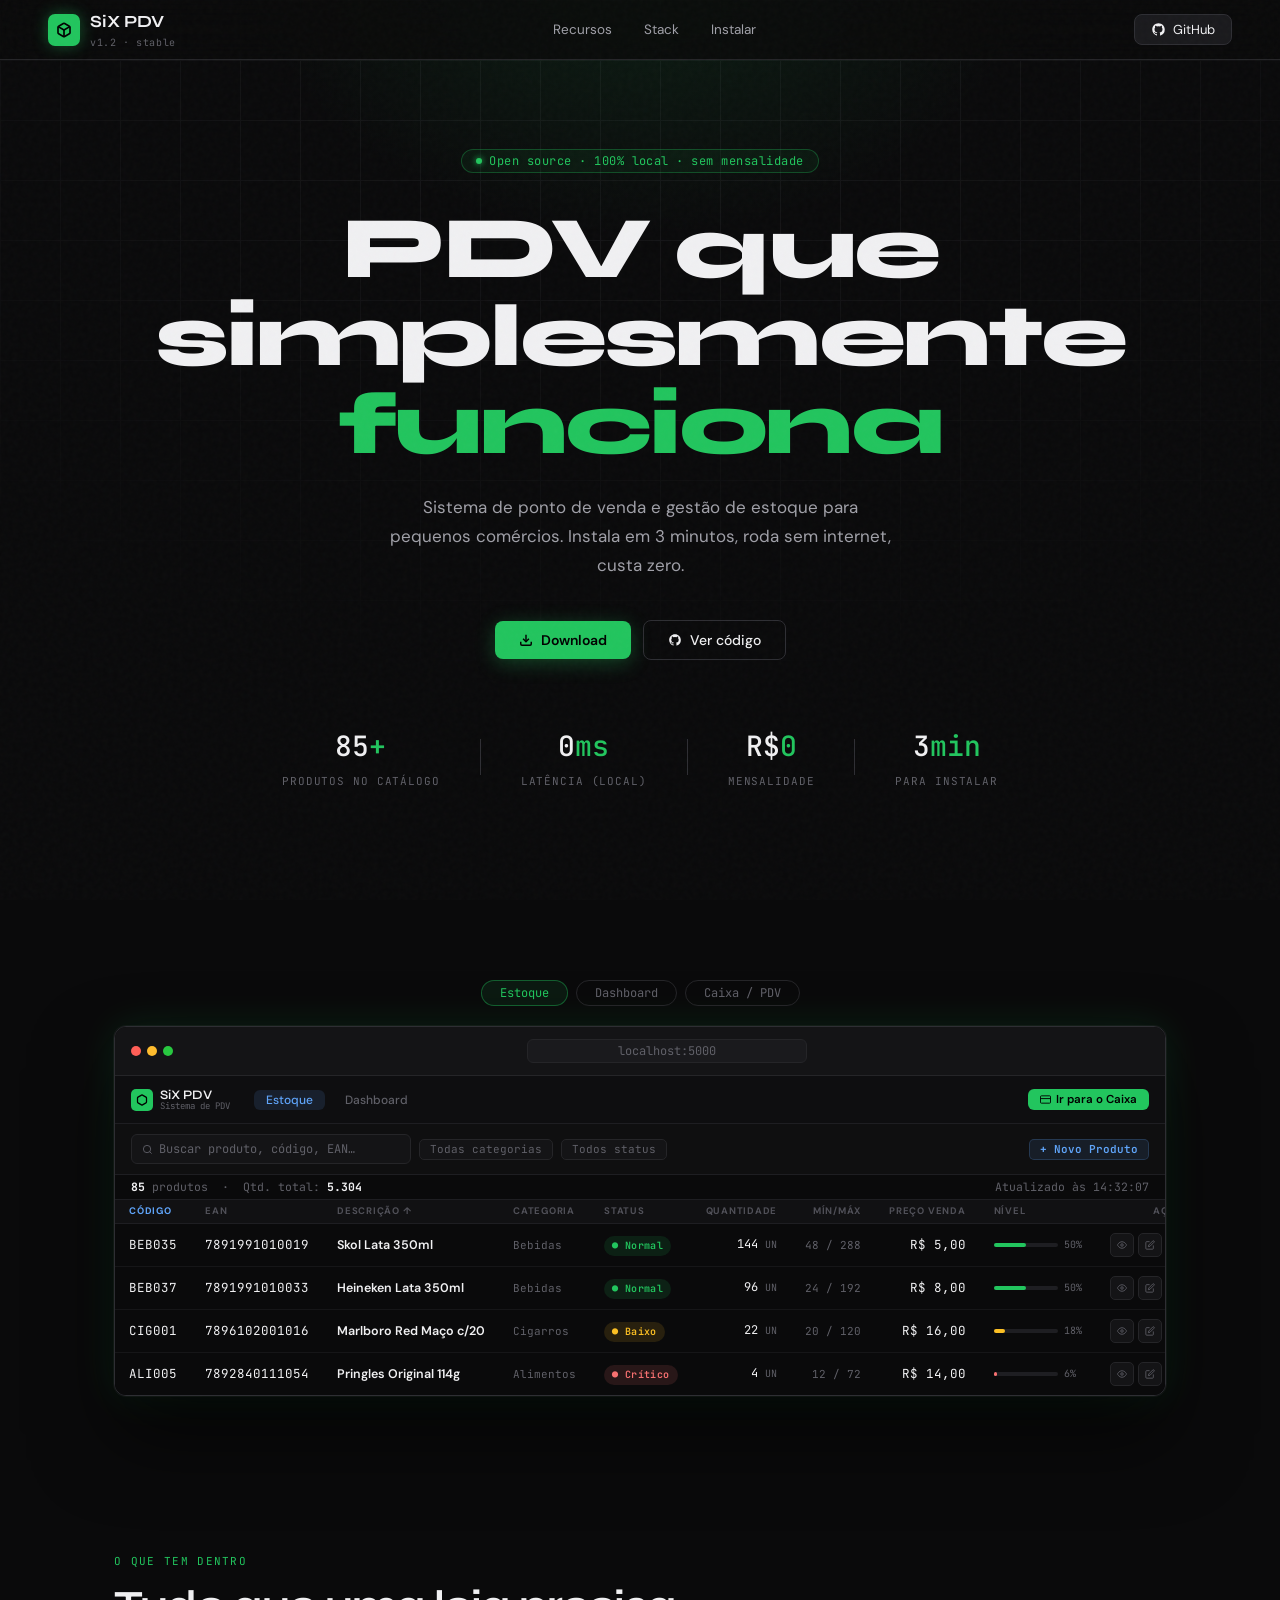
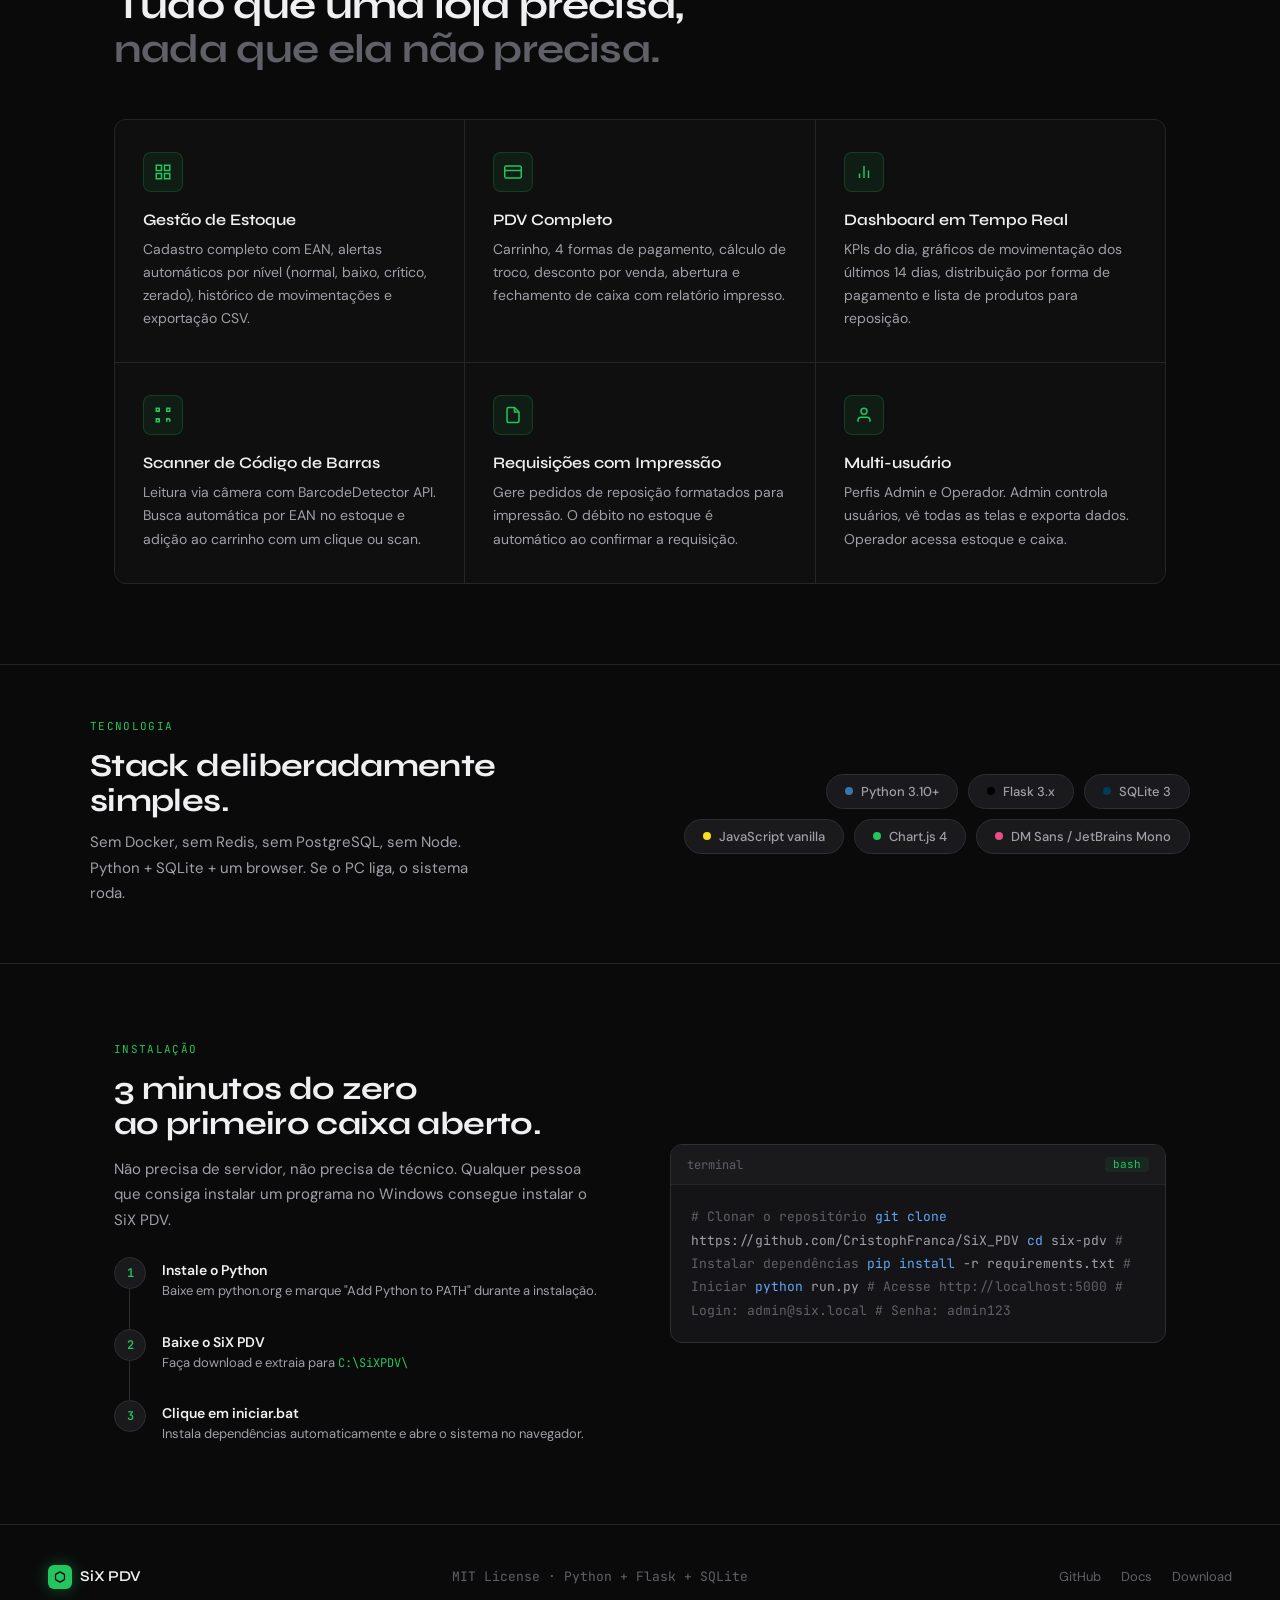
==== commit bc20e7e8: "v1.2" ====
--- a/index.html
+++ b/index.html
@@ -630,7 +630,7 @@
     <a href="#stack">Stack</a>
     <a href="#install">Instalar</a>
   </nav>
-  <a class="btn-gh" href="https://github.com/CristophFranca/six-pdv" target="_blank">
+  <a class="btn-gh" href="https://github.com/CristophFranca/SiX_PDV" target="_blank">
     <svg width="15" height="15" viewBox="0 0 24 24" fill="currentColor"><path d="M12 2C6.477 2 2 6.484 2 12.017c0 4.425 2.865 8.18 6.839 9.504.5.092.682-.217.682-.483 0-.237-.008-.868-.013-1.703-2.782.605-3.369-1.343-3.369-1.343-.454-1.158-1.11-1.466-1.11-1.466-.908-.62.069-.608.069-.608 1.003.07 1.531 1.032 1.531 1.032.892 1.53 2.341 1.088 2.91.832.092-.647.35-1.088.636-1.338-2.22-.253-4.555-1.113-4.555-4.951 0-1.093.39-1.988 1.029-2.688-.103-.253-.446-1.272.098-2.65 0 0 .84-.27 2.75 1.026A9.564 9.564 0 0 1 12 6.844a9.59 9.59 0 0 1 2.504.337c1.909-1.296 2.747-1.027 2.747-1.027.546 1.379.202 2.398.1 2.651.64.7 1.028 1.595 1.028 2.688 0 3.848-2.339 4.695-4.566 4.943.359.309.678.92.678 1.855 0 1.338-.012 2.419-.012 2.747 0 .268.18.58.688.482A10.02 10.02 0 0 0 22 12.017C22 6.484 17.522 2 12 2z"/></svg>
     GitHub
   </a>
@@ -654,11 +654,11 @@
   </p>
 
   <div class="hero-actions">
-    <a class="btn-primary" href="https://github.com/CristophFranca/six-pdv/archive/refs/heads/main.zip">
+    <a class="btn-primary" href="https://github.com/CristophFranca/SiX_PDV/archive/refs/heads/main.zip">
       <svg width="14" height="14" viewBox="0 0 24 24" fill="none" stroke="currentColor" stroke-width="2.5"><path d="M21 15v4a2 2 0 0 1-2 2H5a2 2 0 0 1-2-2v-4"/><polyline points="7 10 12 15 17 10"/><line x1="12" y1="15" x2="12" y2="3"/></svg>
       Download
     </a>
-    <a class="btn-secondary" href="https://github.com/CristophFranca/six-pdv" target="_blank">
+    <a class="btn-secondary" href="https://github.com/CristophFranca/SiX_PDV" target="_blank">
       <svg width="14" height="14" viewBox="0 0 24 24" fill="currentColor"><path d="M12 2C6.477 2 2 6.484 2 12.017c0 4.425 2.865 8.18 6.839 9.504.5.092.682-.217.682-.483 0-.237-.008-.868-.013-1.703-2.782.605-3.369-1.343-3.369-1.343-.454-1.158-1.11-1.466-1.11-1.466-.908-.62.069-.608.069-.608 1.003.07 1.531 1.032 1.531 1.032.892 1.53 2.341 1.088 2.91.832.092-.647.35-1.088.636-1.338-2.22-.253-4.555-1.113-4.555-4.951 0-1.093.39-1.988 1.029-2.688-.103-.253-.446-1.272.098-2.65 0 0 .84-.27 2.75 1.026A9.564 9.564 0 0 1 12 6.844a9.59 9.59 0 0 1 2.504.337c1.909-1.296 2.747-1.027 2.747-1.027.546 1.379.202 2.398.1 2.651.64.7 1.028 1.595 1.028 2.688 0 3.848-2.339 4.695-4.566 4.943.359.309.678.92.678 1.855 0 1.338-.012 2.419-.012 2.747 0 .268.18.58.688.482A10.02 10.02 0 0 0 22 12.017C22 6.484 17.522 2 12 2z"/></svg>
       Ver código
     </a>
@@ -1106,7 +1106,7 @@
     </div>
     <div class="code-body">
 <span class="comment"># Clonar o repositório</span>
-<span class="cmd">git clone</span> https://github.com/CristophFranca/six-pdv
+<span class="cmd">git clone</span> https://github.com/CristophFranca/SiX_PDV
 <span class="cmd">cd</span> six-pdv
 
 <span class="comment"># Instalar dependências</span>
@@ -1135,9 +1135,9 @@
   </div>
   <span class="footer-note">MIT License · Python + Flask + SQLite</span>
   <div class="footer-links">
-    <a href="https://github.com/CristophFranca/six-pdv">GitHub</a>
-    <a href="https://github.com/CristophFranca/six-pdv/blob/main/README.md">Docs</a>
-    <a href="https://github.com/CristophFranca/six-pdv/archive/refs/heads/main.zip">Download</a>
+    <a href="https://github.com/CristophFranca/SiX_PDV">GitHub</a>
+    <a href="https://github.com/CristophFranca/SiX_PDV/blob/main/README.md">Docs</a>
+    <a href="https://github.com/CristophFranca/SiX_PDV/archive/refs/heads/main.zip">Download</a>
   </div>
 </footer>
 
